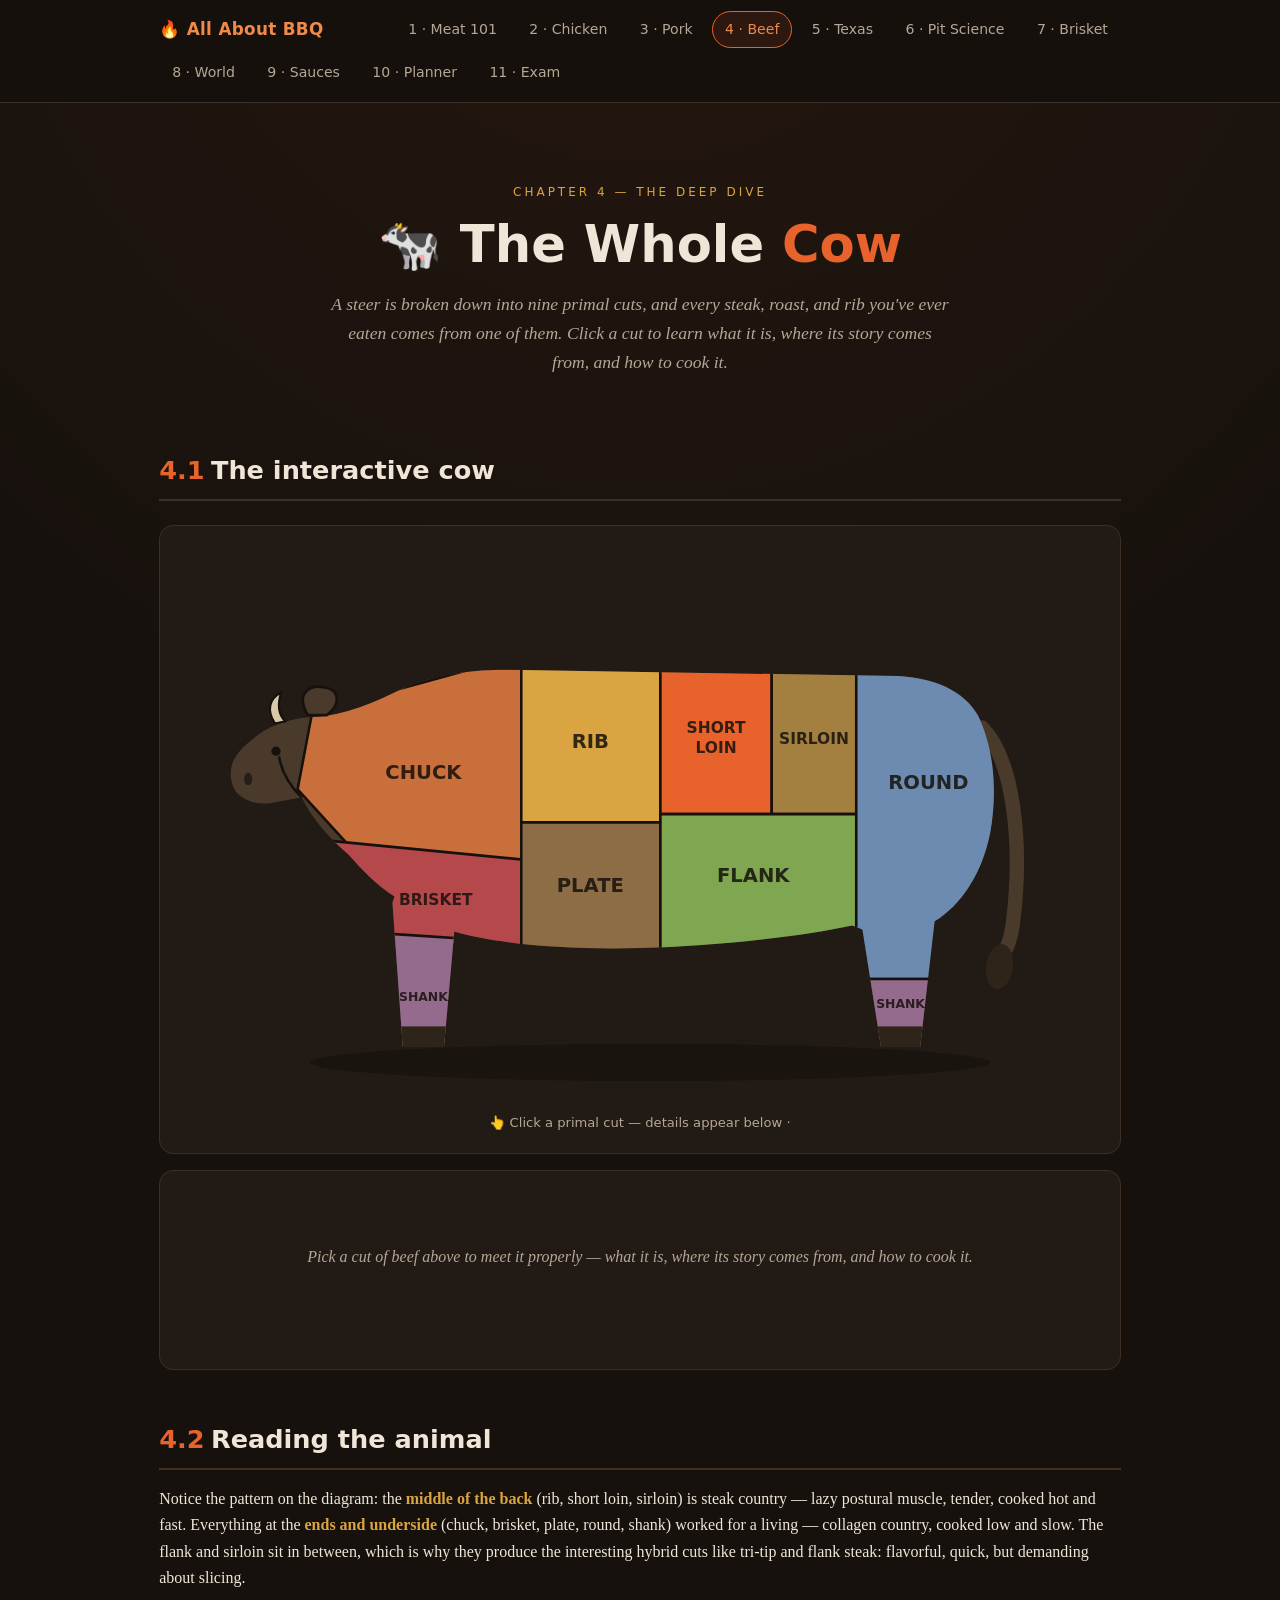
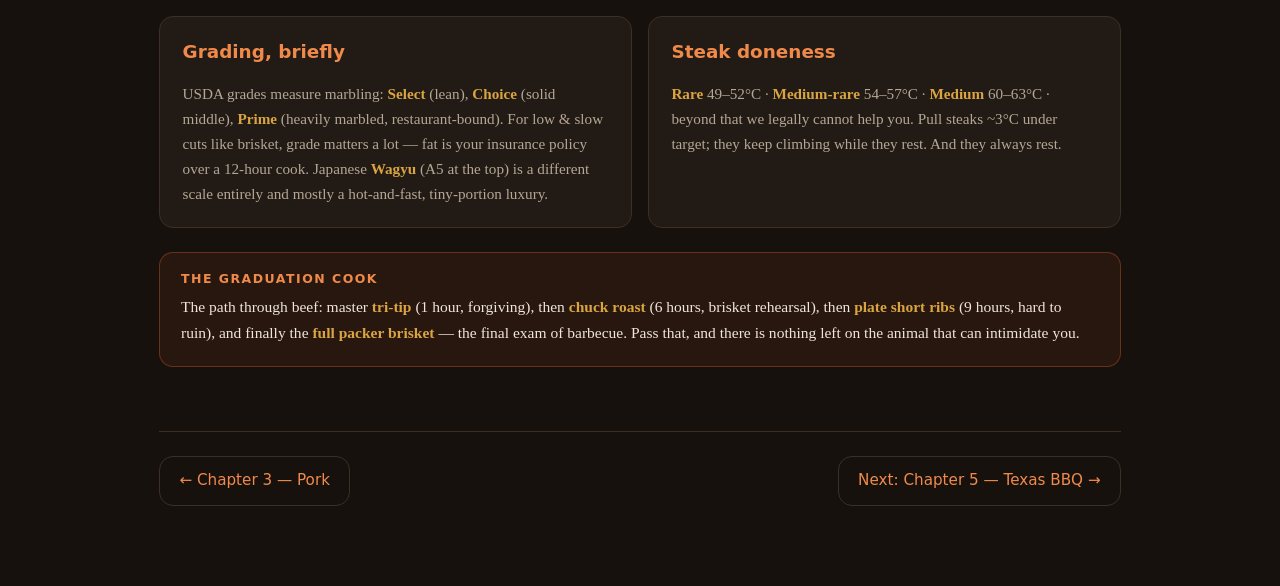
==== beef.html @ eec51fac "Initial commit" ====
<!DOCTYPE html>
<html lang="en">
<head>
<meta charset="UTF-8">
<meta name="viewport" content="width=device-width, initial-scale=1.0">
<title>All About BBQ — Chapter 4: Beef</title>
<link rel="stylesheet" href="css/style.css">
</head>
<body>

<nav class="nav"></nav>

<div class="wrap">

  <header class="hero">
    <div class="kicker">Chapter 4 — The Deep Dive</div>
    <h1>🐄 The Whole <span class="flame">Cow</span></h1>
    <p class="lede">A steer is broken down into nine primal cuts, and every steak, roast, and rib you've ever eaten comes from one of them. Click a cut to learn what it is, where its story comes from, and how to cook it.</p>
  </header>

  <h2><span class="num">4.1</span>The interactive cow</h2>

  <div class="cow-stage">
    <svg viewBox="0 0 900 545" xmlns="http://www.w3.org/2000/svg" role="img" aria-label="Interactive beef cuts diagram — a cow divided into nine primal cuts">
      <defs>
        <clipPath id="cowClip">
          <path d="M 58 208
                   C 50 220, 52 238, 62 246
                   C 70 253, 84 256, 98 252
                   L 122 248
                   C 134 272, 150 288, 168 304
                   C 182 320, 196 334, 212 344
                   L 210 350
                   L 220 490 L 260 490 L 270 378
                   C 310 390, 380 396, 450 394
                   C 520 392, 600 384, 656 372
                   L 666 376
                   L 684 490 L 722 490 L 736 368
                   C 762 352, 782 322, 790 282
                   C 797 244, 794 200, 778 168
                   C 764 144, 736 132, 700 130
                   L 320 124
                   C 278 124, 240 132, 212 146
                   C 180 162, 152 170, 128 170
                   C 106 172, 88 180, 76 190
                   C 68 196, 62 202, 58 208 Z"/>
        </clipPath>
      </defs>

      <!-- ground shadow -->
      <ellipse cx="460" cy="505" rx="330" ry="18" fill="#000" opacity="0.25"/>

      <!-- tail (behind body) -->
      <path d="M 782 180 C 812 210, 822 290, 812 370 C 810 386, 806 396, 800 402"
            fill="none" stroke="#4a3a2c" stroke-width="14" stroke-linecap="round"/>
      <ellipse cx="799" cy="412" rx="13" ry="22" fill="#2e2419" transform="rotate(8 799 412)"/>

      <!-- base cow silhouette (head, hooves, anything not covered by a region) -->
      <path class="cow-base" d="M 58 208
                   C 50 220, 52 238, 62 246
                   C 70 253, 84 256, 98 252
                   L 122 248
                   C 134 272, 150 288, 168 304
                   C 182 320, 196 334, 212 344
                   L 210 350
                   L 220 490 L 260 490 L 270 378
                   C 310 390, 380 396, 450 394
                   C 520 392, 600 384, 656 372
                   L 666 376
                   L 684 490 L 722 490 L 736 368
                   C 762 352, 782 322, 790 282
                   C 797 244, 794 200, 778 168
                   C 764 144, 736 132, 700 130
                   L 320 124
                   C 278 124, 240 132, 212 146
                   C 180 162, 152 170, 128 170
                   C 106 172, 88 180, 76 190
                   C 68 196, 62 202, 58 208 Z"/>

      <!-- clickable primal regions, clipped to the silhouette -->
      <g clip-path="url(#cowClip)">
        <polygon class="cut-region" data-cut="chuck"    points="132,166 335,110 335,308 180,308 118,240"/>
        <polygon class="cut-region" data-cut="brisket"  points="150,290 335,308 335,400 205,380 140,315"/>
        <polygon class="cut-region" data-cut="shank"    points="205,380 280,385 268,500 212,500"/>
        <polygon class="cut-region" data-cut="rib"      points="335,110 470,110 470,272 335,272"/>
        <polygon class="cut-region" data-cut="plate"    points="335,272 470,272 470,405 335,400"/>
        <polygon class="cut-region" data-cut="shortloin" points="470,110 578,110 578,264 470,264"/>
        <polygon class="cut-region" data-cut="sirloin"  points="578,110 660,110 660,264 578,264"/>
        <polygon class="cut-region" data-cut="flank"    points="470,264 660,264 660,392 470,405"/>
        <polygon class="cut-region" data-cut="round"    points="660,110 810,110 810,424 660,424"/>
        <polygon class="cut-region" data-cut="shank"    points="660,424 810,424 810,500 660,500"/>
      </g>

      <!-- head & face details -->
      <circle cx="97" cy="203" r="4.5" fill="#16110d"/>
      <ellipse cx="70" cy="230" rx="4" ry="6" fill="#16110d" opacity="0.7"/>
      <path class="cow-detail" d="M 122 248 C 110 236, 102 222, 100 208"/>
      <!-- ear -->
      <path d="M 128 168 C 116 148, 128 136, 148 142 C 160 146, 158 160, 146 168 Z" fill="#4a3a2c" stroke="#16110d" stroke-width="2.5"/>
      <!-- horn -->
      <path d="M 96 176 C 88 164, 90 152, 102 146 C 98 158, 100 168, 106 174 Z" fill="#d8c9a8" stroke="#16110d" stroke-width="2"/>

      <!-- hooves -->
      <g clip-path="url(#cowClip)">
        <rect x="205" y="470" width="70" height="30" fill="#2e2419"/>
        <rect x="675" y="470" width="60" height="30" fill="#2e2419"/>
      </g>

      <!-- labels -->
      <text class="cut-label" x="240" y="230">CHUCK</text>
      <text class="cut-label sm" x="252" y="352">BRISKET</text>
      <text class="cut-label xs" x="240" y="445">SHANK</text>
      <text class="cut-label" x="402" y="200">RIB</text>
      <text class="cut-label" x="402" y="340">PLATE</text>
      <text class="cut-label sm" x="524" y="185">SHORT</text>
      <text class="cut-label sm" x="524" y="205">LOIN</text>
      <text class="cut-label sm" x="619" y="196">SIRLOIN</text>
      <text class="cut-label" x="560" y="330">FLANK</text>
      <text class="cut-label" x="730" y="240">ROUND</text>
      <text class="cut-label xs" x="703" y="452">SHANK</text>
    </svg>
    <div class="cow-hint">👆 Click a primal cut — details appear below · <span id="hoverName" style="color:var(--ember-soft);font-weight:600;"></span></div>
  </div>

  <div class="cut-panel" id="cutPanel">
    <div class="placeholder">Pick a cut of beef above to meet it properly — what it is, where its story comes from, and how to cook it.</div>
  </div>

  <h2><span class="num">4.2</span>Reading the animal</h2>
  <p>Notice the pattern on the diagram: the <strong>middle of the back</strong> (rib, short loin, sirloin) is steak country — lazy postural muscle, tender, cooked hot and fast. Everything at the <strong>ends and underside</strong> (chuck, brisket, plate, round, shank) worked for a living — collagen country, cooked low and slow. The flank and sirloin sit in between, which is why they produce the interesting hybrid cuts like tri-tip and flank steak: flavorful, quick, but demanding about slicing.</p>

  <div class="grid cols-2">
    <div class="card">
      <h3>Grading, briefly</h3>
      <p>USDA grades measure marbling: <strong>Select</strong> (lean), <strong>Choice</strong> (solid middle), <strong>Prime</strong> (heavily marbled, restaurant-bound). For low &amp; slow cuts like brisket, grade matters a lot — fat is your insurance policy over a 12-hour cook. Japanese <strong>Wagyu</strong> (A5 at the top) is a different scale entirely and mostly a hot-and-fast, tiny-portion luxury.</p>
    </div>
    <div class="card">
      <h3>Steak doneness</h3>
      <p><strong>Rare</strong> 49–52°C · <strong>Medium-rare</strong> 54–57°C · <strong>Medium</strong> 60–63°C · beyond that we legally cannot help you. Pull steaks ~3°C under target; they keep climbing while they rest. And they always rest.</p>
    </div>
  </div>

  <div class="callout">
    <span class="label">The graduation cook</span>
    <p>The path through beef: master <strong>tri-tip</strong> (1 hour, forgiving), then <strong>chuck roast</strong> (6 hours, brisket rehearsal), then <strong>plate short ribs</strong> (9 hours, hard to ruin), and finally the <strong>full packer brisket</strong> — the final exam of barbecue. Pass that, and there is nothing left on the animal that can intimidate you.</p>
  </div>

  <div class="chapter-nav"></div>

</div>

<script src="js/beef-data.js"></script>
<script src="js/cow.js"></script>
<script src="js/nav.js"></script>
</body>
</html>
---- css/style.css ----
/* ============ All About BBQ — shared styles ============ */
:root {
  --bg: #16110d;
  --bg-card: #221a14;
  --bg-card-2: #2b2119;
  --line: #3d2f24;
  --text: #f0e6d8;
  --text-dim: #b5a795;
  --ember: #e8632c;
  --ember-soft: #f08a4b;
  --gold: #d9a441;
  --green: #7fa650;
  --radius: 14px;
  --maxw: 1000px;
}

* { margin: 0; padding: 0; box-sizing: border-box; }

html { scroll-behavior: smooth; }

body {
  background: var(--bg);
  background-image: radial-gradient(ellipse 80% 50% at 50% -10%, rgba(232, 99, 44, 0.08), transparent);
  color: var(--text);
  font-family: Georgia, 'Times New Roman', serif;
  line-height: 1.65;
  min-height: 100vh;
}

h1, h2, h3, h4, .nav, .badge, .btn, .chip {
  font-family: 'Segoe UI', system-ui, -apple-system, sans-serif;
}

/* ---------- nav ---------- */
.nav {
  position: sticky;
  top: 0;
  z-index: 50;
  background: rgba(22, 17, 13, 0.92);
  backdrop-filter: blur(8px);
  border-bottom: 1px solid var(--line);
}
.nav-inner {
  max-width: var(--maxw);
  margin: 0 auto;
  padding: 0.7rem 1.2rem;
  display: flex;
  align-items: center;
  gap: 0.4rem;
  flex-wrap: wrap;
}
.nav-brand {
  font-weight: 700;
  font-size: 1.05rem;
  color: var(--ember-soft);
  text-decoration: none;
  margin-right: auto;
  letter-spacing: 0.02em;
}
.nav a.chapter {
  color: var(--text-dim);
  text-decoration: none;
  font-size: 0.88rem;
  padding: 0.35rem 0.75rem;
  border-radius: 999px;
  border: 1px solid transparent;
  transition: all 0.15s;
}
.nav a.chapter:hover { color: var(--text); border-color: var(--line); }
.nav a.chapter.active {
  color: var(--ember-soft);
  border-color: var(--ember);
  background: rgba(232, 99, 44, 0.1);
}

/* ---------- layout ---------- */
.wrap {
  max-width: var(--maxw);
  margin: 0 auto;
  padding: 2.5rem 1.2rem 5rem;
}

.hero { text-align: center; padding: 2.5rem 0 1.5rem; }
.hero .kicker {
  font-family: 'Segoe UI', system-ui, sans-serif;
  text-transform: uppercase;
  letter-spacing: 0.25em;
  font-size: 0.75rem;
  color: var(--gold);
  margin-bottom: 0.8rem;
}
.hero h1 {
  font-size: clamp(2rem, 5vw, 3.2rem);
  line-height: 1.15;
  margin-bottom: 1rem;
}
.hero h1 .flame { color: var(--ember); }
.hero p.lede {
  max-width: 620px;
  margin: 0 auto;
  color: var(--text-dim);
  font-size: 1.1rem;
  font-style: italic;
}

h2 {
  font-size: 1.6rem;
  margin: 3rem 0 1rem;
  padding-bottom: 0.5rem;
  border-bottom: 2px solid var(--line);
}
h2 .num { color: var(--ember); margin-right: 0.4rem; }
h3 { font-size: 1.15rem; margin: 1.8rem 0 0.6rem; color: var(--ember-soft); }
p { margin: 0.8rem 0; }
p.dim { color: var(--text-dim); }
strong { color: var(--gold); }
em { color: var(--text); }

ul.clean { list-style: none; margin: 1rem 0; }
ul.clean li {
  padding: 0.45rem 0 0.45rem 1.6rem;
  position: relative;
}
ul.clean li::before {
  content: '🔥';
  position: absolute;
  left: 0;
  font-size: 0.8rem;
  top: 0.62rem;
}

/* ---------- cards & grids ---------- */
.grid {
  display: grid;
  gap: 1rem;
  margin: 1.5rem 0;
}
.grid.cols-3 { grid-template-columns: repeat(auto-fit, minmax(240px, 1fr)); }
.grid.cols-2 { grid-template-columns: repeat(auto-fit, minmax(300px, 1fr)); }

.card {
  background: var(--bg-card);
  border: 1px solid var(--line);
  border-radius: var(--radius);
  padding: 1.3rem 1.4rem;
}
.card h3 { margin-top: 0; }
.card .icon { font-size: 1.8rem; display: block; margin-bottom: 0.5rem; }
.card p { font-size: 0.95rem; color: var(--text-dim); }
.card p:last-child { margin-bottom: 0; }

.card.link-card { text-decoration: none; color: inherit; display: block; transition: all 0.15s; }
.card.link-card:hover { border-color: var(--ember); transform: translateY(-2px); }

.callout {
  background: rgba(232, 99, 44, 0.08);
  border: 1px solid rgba(232, 99, 44, 0.35);
  border-radius: var(--radius);
  padding: 1rem 1.3rem;
  margin: 1.5rem 0;
}
.callout .label {
  font-family: 'Segoe UI', system-ui, sans-serif;
  font-weight: 700;
  font-size: 0.78rem;
  text-transform: uppercase;
  letter-spacing: 0.12em;
  color: var(--ember-soft);
  display: block;
  margin-bottom: 0.3rem;
}
.callout p { margin: 0.3rem 0; font-size: 0.97rem; }

/* ---------- tables ---------- */
table {
  width: 100%;
  border-collapse: collapse;
  margin: 1.2rem 0;
  font-size: 0.93rem;
  font-family: 'Segoe UI', system-ui, sans-serif;
}
th {
  text-align: left;
  color: var(--gold);
  font-size: 0.78rem;
  text-transform: uppercase;
  letter-spacing: 0.08em;
  padding: 0.6rem 0.8rem;
  border-bottom: 2px solid var(--line);
}
td {
  padding: 0.6rem 0.8rem;
  border-bottom: 1px solid var(--line);
  color: var(--text-dim);
}
td:first-child { color: var(--text); font-weight: 600; }
.table-scroll { overflow-x: auto; }

/* ---------- badges / chips ---------- */
.badge {
  display: inline-block;
  font-size: 0.72rem;
  font-weight: 700;
  text-transform: uppercase;
  letter-spacing: 0.08em;
  padding: 0.22rem 0.65rem;
  border-radius: 999px;
  margin-right: 0.4rem;
}
.badge.slow { background: rgba(232, 99, 44, 0.18); color: var(--ember-soft); border: 1px solid rgba(232, 99, 44, 0.4); }
.badge.fast { background: rgba(217, 164, 65, 0.15); color: var(--gold); border: 1px solid rgba(217, 164, 65, 0.4); }
.badge.both { background: rgba(127, 166, 80, 0.15); color: var(--green); border: 1px solid rgba(127, 166, 80, 0.4); }

/* ---------- chapter footer nav ---------- */
.chapter-nav {
  display: flex;
  justify-content: space-between;
  gap: 1rem;
  margin-top: 4rem;
  padding-top: 1.5rem;
  border-top: 1px solid var(--line);
}
.chapter-nav a {
  font-family: 'Segoe UI', system-ui, sans-serif;
  color: var(--ember-soft);
  text-decoration: none;
  font-size: 0.95rem;
  padding: 0.7rem 1.2rem;
  border: 1px solid var(--line);
  border-radius: var(--radius);
  transition: all 0.15s;
}
.chapter-nav a:hover { border-color: var(--ember); background: rgba(232, 99, 44, 0.08); }
.chapter-nav .spacer { flex: 1; }

/* ============ interactive cow ============ */
.cow-stage {
  background: var(--bg-card);
  border: 1px solid var(--line);
  border-radius: var(--radius);
  padding: 1rem 1rem 0.4rem;
  margin: 1.5rem 0 1rem;
}
.cow-stage svg { width: 100%; height: auto; display: block; }
.cow-hint {
  text-align: center;
  font-family: 'Segoe UI', system-ui, sans-serif;
  font-size: 0.82rem;
  color: var(--text-dim);
  padding: 0.5rem 0 0.8rem;
}

.cut-region {
  cursor: pointer;
  transition: fill 0.15s, opacity 0.15s;
  stroke: #16110d;
  stroke-width: 2.5;
}
.cut-region:hover { filter: brightness(1.25); }
.cut-region.selected {
  filter: brightness(1.35);
  stroke: #f0e6d8;
  stroke-width: 3;
}
.cut-label {
  font-family: 'Segoe UI', system-ui, sans-serif;
  font-weight: 700;
  font-size: 19px;
  fill: #16110d;
  pointer-events: none;
  text-anchor: middle;
  opacity: 0.85;
}
.cut-label.sm { font-size: 15px; }
.cut-label.xs { font-size: 12px; }
.cow-base { fill: #4a3a2c; }
.cow-detail { fill: none; stroke: #16110d; stroke-width: 2.5; }

/* ---------- cut info panel ---------- */
.cut-panel {
  background: var(--bg-card);
  border: 1px solid var(--line);
  border-radius: var(--radius);
  padding: 1.6rem 1.8rem;
  margin-bottom: 1.5rem;
  min-height: 200px;
}
.cut-panel .placeholder {
  text-align: center;
  color: var(--text-dim);
  padding: 3rem 1rem;
  font-style: italic;
}
.cut-panel-head {
  display: flex;
  align-items: baseline;
  gap: 0.8rem;
  flex-wrap: wrap;
  margin-bottom: 0.2rem;
}
.cut-panel-head h3 {
  margin: 0;
  font-size: 1.6rem;
  color: var(--text);
}
.cut-panel .aka {
  font-family: 'Segoe UI', system-ui, sans-serif;
  color: var(--text-dim);
  font-size: 0.88rem;
  font-style: italic;
}
.cut-section { margin-top: 1.3rem; }
.cut-section .label {
  font-family: 'Segoe UI', system-ui, sans-serif;
  font-weight: 700;
  font-size: 0.75rem;
  text-transform: uppercase;
  letter-spacing: 0.14em;
  color: var(--gold);
  display: block;
  margin-bottom: 0.35rem;
}
.cut-section p { margin: 0.35rem 0; font-size: 0.98rem; }

.star-cuts { display: grid; gap: 0.7rem; grid-template-columns: repeat(auto-fit, minmax(280px, 1fr)); margin-top: 0.6rem; }
.star-cut {
  background: var(--bg-card-2);
  border: 1px solid var(--line);
  border-radius: 10px;
  padding: 0.8rem 1rem;
  font-size: 0.92rem;
}
.star-cut .name { font-weight: 700; color: var(--ember-soft); font-family: 'Segoe UI', system-ui, sans-serif; }
.star-cut p { margin: 0.3rem 0 0; color: var(--text-dim); font-size: 0.9rem; }

.method-row { display: flex; gap: 0.6rem; flex-wrap: wrap; align-items: center; margin-top: 0.4rem; }

/* ============ timeline (brisket masterclass) ============ */
.timeline {
  margin: 2rem 0;
  padding-left: 1.6rem;
  border-left: 3px solid var(--line);
}
.t-step {
  position: relative;
  padding: 0 0 2rem 1.2rem;
}
.t-step::before {
  content: '';
  position: absolute;
  left: -2.28rem;
  top: 0.35rem;
  width: 15px;
  height: 15px;
  border-radius: 50%;
  background: var(--ember);
  border: 3px solid var(--bg);
  box-shadow: 0 0 0 2px var(--ember);
}
.t-step.milestone::before { background: var(--gold); box-shadow: 0 0 0 2px var(--gold); }
.t-time {
  font-family: 'Segoe UI', system-ui, sans-serif;
  font-weight: 700;
  font-size: 0.78rem;
  text-transform: uppercase;
  letter-spacing: 0.12em;
  color: var(--ember-soft);
  display: block;
  margin-bottom: 0.2rem;
}
.t-step h3 { margin: 0 0 0.4rem; color: var(--text); }
.t-step p { margin: 0.4rem 0; font-size: 0.97rem; color: var(--text-dim); }
.t-step p strong { color: var(--gold); }

/* ============ exam & certificate ============ */
.q-card {
  background: var(--bg-card);
  border: 1px solid var(--line);
  border-radius: var(--radius);
  padding: 1.2rem 1.4rem;
  margin: 1rem 0;
}
.q-card .q-num {
  font-family: 'Segoe UI', system-ui, sans-serif;
  font-weight: 700;
  font-size: 0.75rem;
  color: var(--gold);
  text-transform: uppercase;
  letter-spacing: 0.12em;
}
.q-card .q-text { font-size: 1.05rem; margin: 0.3rem 0 0.8rem; color: var(--text); }
.q-options { display: grid; gap: 0.45rem; }
.q-options label {
  display: flex;
  gap: 0.7rem;
  align-items: baseline;
  background: var(--bg-card-2);
  border: 1px solid var(--line);
  border-radius: 10px;
  padding: 0.6rem 0.9rem;
  cursor: pointer;
  font-size: 0.95rem;
  font-family: 'Segoe UI', system-ui, sans-serif;
  color: var(--text-dim);
  transition: border-color 0.15s;
}
.q-options label:hover { border-color: var(--ember); color: var(--text); }
.q-options input { accent-color: var(--ember); }
.q-card.correct { border-color: var(--green); }
.q-card.wrong { border-color: #c0504e; }
.q-card .verdict {
  font-family: 'Segoe UI', system-ui, sans-serif;
  font-size: 0.88rem;
  margin-top: 0.7rem;
  display: none;
}
.q-card.correct .verdict.ok { display: block; color: var(--green); }
.q-card.wrong .verdict.no { display: block; color: #e08a88; }

.btn {
  display: inline-block;
  background: var(--ember);
  color: #fff;
  border: none;
  border-radius: 10px;
  font-size: 1rem;
  font-weight: 700;
  padding: 0.8rem 1.8rem;
  cursor: pointer;
  transition: filter 0.15s;
}
.btn:hover { filter: brightness(1.15); }
.btn.ghost { background: transparent; border: 1px solid var(--line); color: var(--text-dim); }

.exam-result {
  text-align: center;
  padding: 1.6rem;
  border-radius: var(--radius);
  margin: 1.5rem 0;
  font-family: 'Segoe UI', system-ui, sans-serif;
  display: none;
}
.exam-result.pass { display: block; background: rgba(127,166,80,0.12); border: 1px solid var(--green); }
.exam-result.fail { display: block; background: rgba(192,80,78,0.1); border: 1px solid #c0504e; }
.exam-result .score { font-size: 2.2rem; font-weight: 800; }

.cert-claim { display: none; text-align: center; margin: 1.5rem 0; }
.cert-claim.show { display: block; }
.cert-claim input {
  background: var(--bg-card-2);
  border: 1px solid var(--line);
  border-radius: 10px;
  color: var(--text);
  font-size: 1.05rem;
  padding: 0.75rem 1rem;
  width: min(340px, 90%);
  margin-right: 0.6rem;
  font-family: Georgia, serif;
}

.certificate {
  display: none;
  background: #f7efdd;
  color: #2b2119;
  border: 3px solid #b5484a;
  outline: 10px solid #f7efdd;
  outline-offset: -14px;
  box-shadow: inset 0 0 0 16px #f7efdd, inset 0 0 0 18px #d9a441;
  border-radius: 6px;
  padding: 3rem 2.5rem;
  text-align: center;
  margin: 2rem 0;
  font-family: Georgia, serif;
}
.certificate.show { display: block; }
.certificate .c-head {
  text-transform: uppercase;
  letter-spacing: 0.35em;
  font-size: 0.8rem;
  color: #b5484a;
  font-weight: 700;
}
.certificate h3 {
  font-size: 2.1rem;
  margin: 0.8rem 0;
  color: #2b2119;
  font-family: Georgia, serif;
}
.certificate .c-name {
  font-size: 1.9rem;
  font-style: italic;
  color: #8a4a1f;
  border-bottom: 2px solid #d9a441;
  display: inline-block;
  padding: 0 2rem 0.3rem;
  margin: 0.8rem 0;
}
.certificate .c-body { font-size: 0.98rem; max-width: 520px; margin: 0.5rem auto; color: #4a3a2c; }
.certificate .c-seal { font-size: 3rem; margin-top: 1rem; }
.certificate .c-foot {
  display: flex;
  justify-content: space-between;
  max-width: 480px;
  margin: 1.8rem auto 0;
  font-size: 0.85rem;
  color: #6b5843;
}
.certificate .c-foot .sig { border-top: 1px solid #6b5843; padding-top: 0.3rem; }

@media print {
  body * { visibility: hidden; }
  .certificate, .certificate * { visibility: visible; }
  .certificate {
    position: absolute;
    left: 0; top: 0;
    width: 100%;
    margin: 0;
    -webkit-print-color-adjust: exact;
    print-color-adjust: exact;
  }
}

@media (max-width: 640px) {
  .cut-label { font-size: 24px; }
  .cut-label.sm { font-size: 18px; }
  .cut-label.xs { display: none; }
  .hero { padding-top: 1rem; }
}
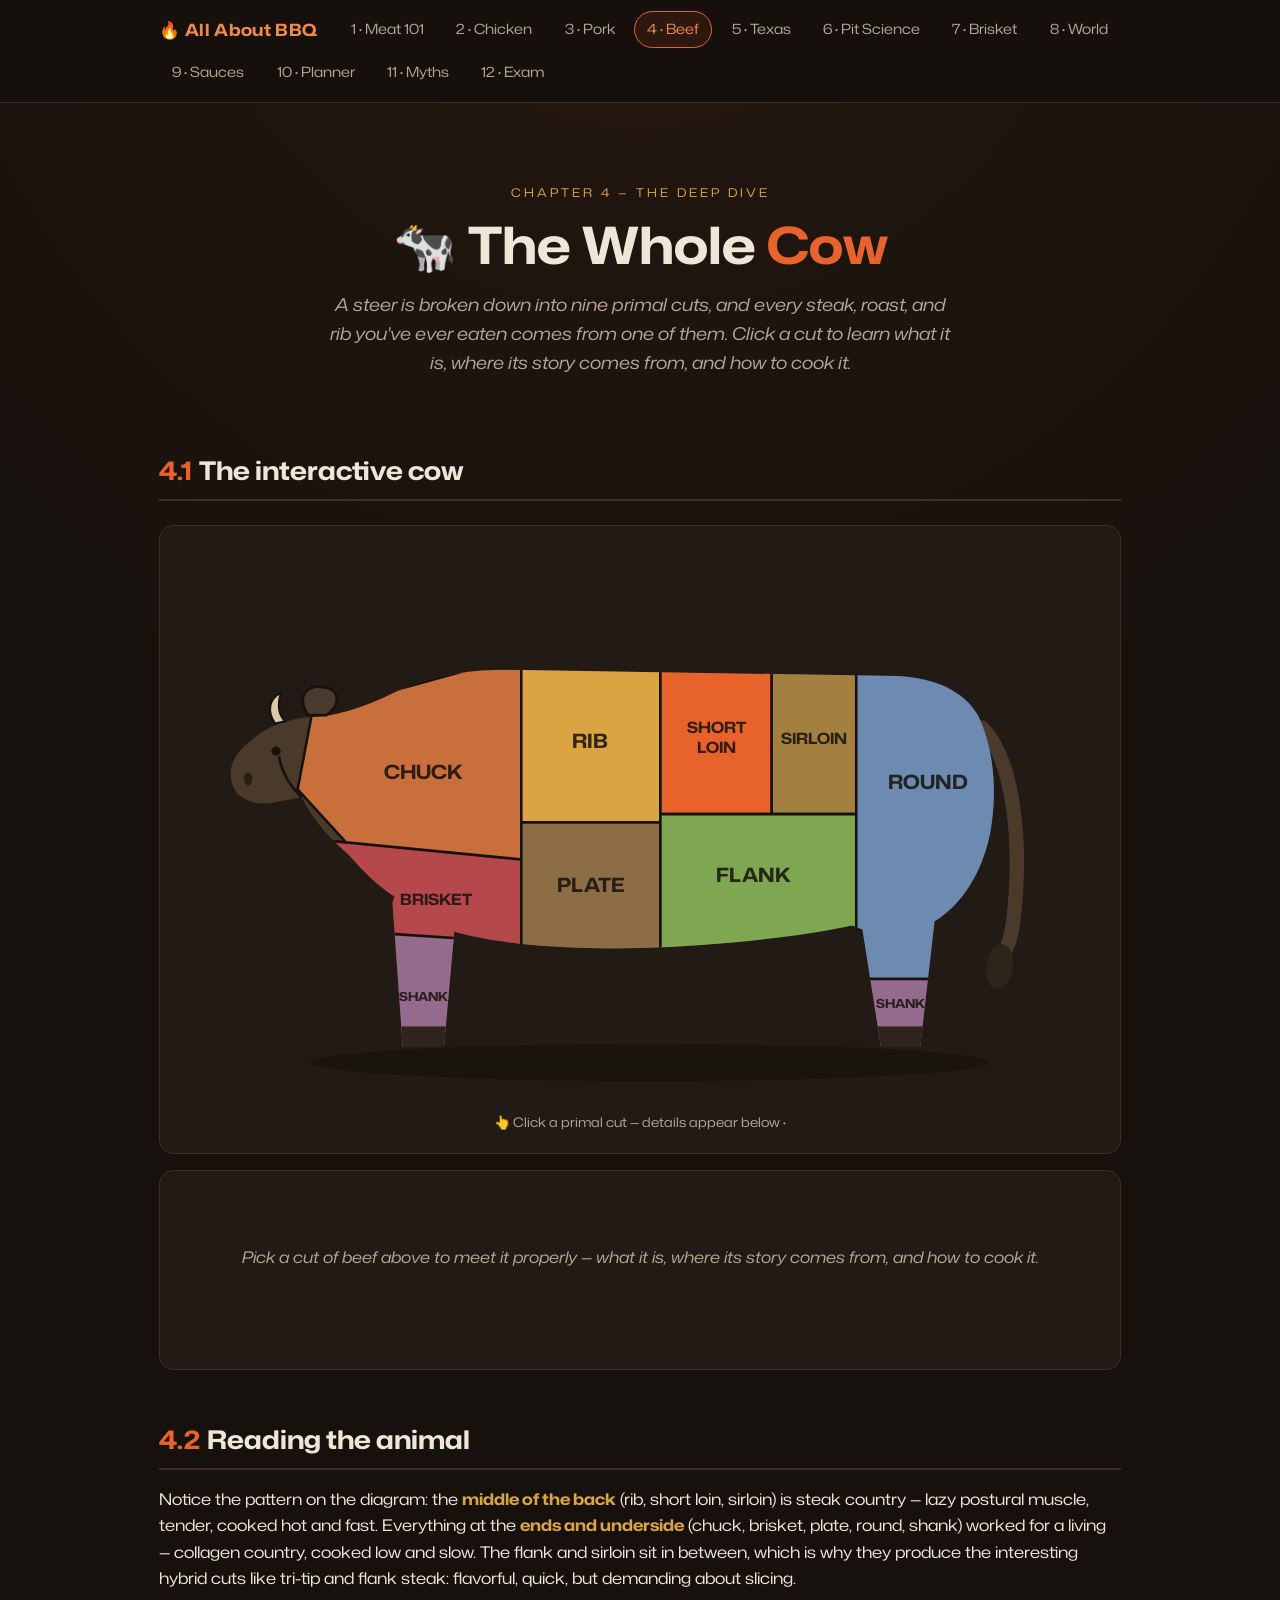
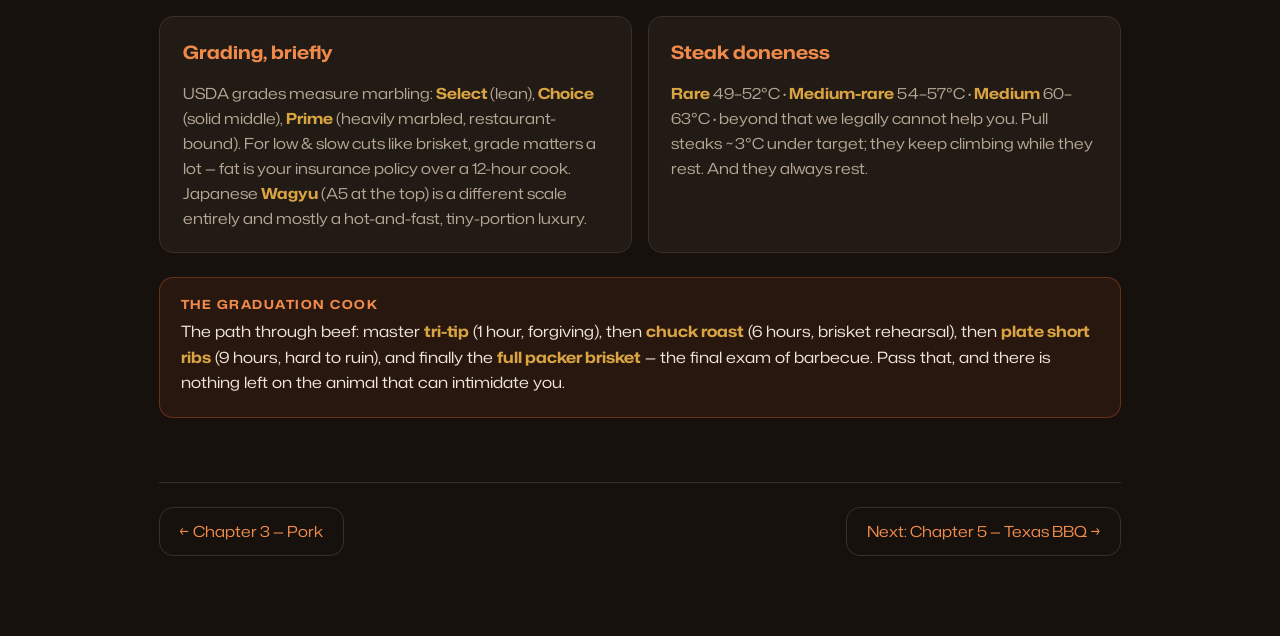
==== commit 6d1e834b: "New Font" ====
--- a/beef.html
+++ b/beef.html
@@ -4,6 +4,9 @@
 <meta charset="UTF-8">
 <meta name="viewport" content="width=device-width, initial-scale=1.0">
 <title>All About BBQ — Chapter 4: Beef</title>
+<link rel="preconnect" href="https://fonts.googleapis.com">
+<link rel="preconnect" href="https://fonts.gstatic.com" crossorigin>
+<link href="https://fonts.googleapis.com/css2?family=Mona+Sans:ital,wdth,wght@0,75..125,200..900;1,75..125,200..900&display=swap" rel="stylesheet">
 <link rel="stylesheet" href="css/style.css">
 </head>
 <body>
--- a/css/style.css
+++ b/css/style.css
@@ -22,13 +22,14 @@
   background: var(--bg);
   background-image: radial-gradient(ellipse 80% 50% at 50% -10%, rgba(232, 99, 44, 0.08), transparent);
   color: var(--text);
-  font-family: Georgia, 'Times New Roman', serif;
+  font-family: 'Mona Sans', 'Segoe UI', system-ui, sans-serif;
+  font-stretch: 120%;
   line-height: 1.65;
   min-height: 100vh;
 }
 
 h1, h2, h3, h4, .nav, .badge, .btn, .chip {
-  font-family: 'Segoe UI', system-ui, -apple-system, sans-serif;
+  font-family: 'Mona Sans', 'Segoe UI', system-ui, sans-serif;
 }
 
 /* ---------- nav ---------- */
@@ -82,7 +83,7 @@
 
 .hero { text-align: center; padding: 2.5rem 0 1.5rem; }
 .hero .kicker {
-  font-family: 'Segoe UI', system-ui, sans-serif;
+  font-family: 'Mona Sans', 'Segoe UI', system-ui, sans-serif;
   text-transform: uppercase;
   letter-spacing: 0.25em;
   font-size: 0.75rem;
@@ -160,7 +161,7 @@
   margin: 1.5rem 0;
 }
 .callout .label {
-  font-family: 'Segoe UI', system-ui, sans-serif;
+  font-family: 'Mona Sans', 'Segoe UI', system-ui, sans-serif;
   font-weight: 700;
   font-size: 0.78rem;
   text-transform: uppercase;
@@ -177,7 +178,7 @@
   border-collapse: collapse;
   margin: 1.2rem 0;
   font-size: 0.93rem;
-  font-family: 'Segoe UI', system-ui, sans-serif;
+  font-family: 'Mona Sans', 'Segoe UI', system-ui, sans-serif;
 }
 th {
   text-align: left;
@@ -221,7 +222,7 @@
   border-top: 1px solid var(--line);
 }
 .chapter-nav a {
-  font-family: 'Segoe UI', system-ui, sans-serif;
+  font-family: 'Mona Sans', 'Segoe UI', system-ui, sans-serif;
   color: var(--ember-soft);
   text-decoration: none;
   font-size: 0.95rem;
@@ -244,7 +245,7 @@
 .cow-stage svg { width: 100%; height: auto; display: block; }
 .cow-hint {
   text-align: center;
-  font-family: 'Segoe UI', system-ui, sans-serif;
+  font-family: 'Mona Sans', 'Segoe UI', system-ui, sans-serif;
   font-size: 0.82rem;
   color: var(--text-dim);
   padding: 0.5rem 0 0.8rem;
@@ -263,7 +264,7 @@
   stroke-width: 3;
 }
 .cut-label {
-  font-family: 'Segoe UI', system-ui, sans-serif;
+  font-family: 'Mona Sans', 'Segoe UI', system-ui, sans-serif;
   font-weight: 700;
   font-size: 19px;
   fill: #16110d;
@@ -304,14 +305,14 @@
   color: var(--text);
 }
 .cut-panel .aka {
-  font-family: 'Segoe UI', system-ui, sans-serif;
+  font-family: 'Mona Sans', 'Segoe UI', system-ui, sans-serif;
   color: var(--text-dim);
   font-size: 0.88rem;
   font-style: italic;
 }
 .cut-section { margin-top: 1.3rem; }
 .cut-section .label {
-  font-family: 'Segoe UI', system-ui, sans-serif;
+  font-family: 'Mona Sans', 'Segoe UI', system-ui, sans-serif;
   font-weight: 700;
   font-size: 0.75rem;
   text-transform: uppercase;
@@ -330,7 +331,7 @@
   padding: 0.8rem 1rem;
   font-size: 0.92rem;
 }
-.star-cut .name { font-weight: 700; color: var(--ember-soft); font-family: 'Segoe UI', system-ui, sans-serif; }
+.star-cut .name { font-weight: 700; color: var(--ember-soft); font-family: 'Mona Sans', 'Segoe UI', system-ui, sans-serif; }
 .star-cut p { margin: 0.3rem 0 0; color: var(--text-dim); font-size: 0.9rem; }
 
 .method-row { display: flex; gap: 0.6rem; flex-wrap: wrap; align-items: center; margin-top: 0.4rem; }
@@ -359,7 +360,7 @@
 }
 .t-step.milestone::before { background: var(--gold); box-shadow: 0 0 0 2px var(--gold); }
 .t-time {
-  font-family: 'Segoe UI', system-ui, sans-serif;
+  font-family: 'Mona Sans', 'Segoe UI', system-ui, sans-serif;
   font-weight: 700;
   font-size: 0.78rem;
   text-transform: uppercase;
@@ -372,6 +373,84 @@
 .t-step p { margin: 0.4rem 0; font-size: 0.97rem; color: var(--text-dim); }
 .t-step p strong { color: var(--gold); }
 
+/* ============ cook planner ============ */
+.planner-controls {
+  display: grid;
+  grid-template-columns: repeat(auto-fit, minmax(200px, 1fr));
+  gap: 1rem;
+  margin: 1.5rem 0 1rem;
+}
+.planner-controls .control { display: flex; flex-direction: column; gap: 0.35rem; }
+.planner-controls label {
+  font-family: 'Mona Sans', 'Segoe UI', system-ui, sans-serif;
+  font-weight: 700;
+  font-size: 0.75rem;
+  text-transform: uppercase;
+  letter-spacing: 0.12em;
+  color: var(--gold);
+}
+.planner-controls select,
+.planner-controls input {
+  background: var(--bg-card-2);
+  border: 1px solid var(--line);
+  border-radius: 10px;
+  color: var(--text);
+  font-size: 0.98rem;
+  padding: 0.65rem 0.8rem;
+  font-family: 'Mona Sans', 'Segoe UI', system-ui, sans-serif;
+}
+.planner-controls select:focus,
+.planner-controls input:focus { outline: none; border-color: var(--ember); }
+.planner-controls input[type="datetime-local"] { color-scheme: dark; }
+
+.plan-summary { margin: 0.5rem 0 1rem; display: flex; gap: 0.5rem; flex-wrap: wrap; }
+.plan-summary .badge { font-size: 0.82rem; padding: 0.4rem 0.9rem; }
+
+/* ============ myths ============ */
+.myth-card {
+  background: var(--bg-card);
+  border: 1px solid var(--line);
+  border-left: 4px solid #c0504e;
+  border-radius: var(--radius);
+  padding: 1.3rem 1.5rem;
+  margin: 1.2rem 0;
+}
+.myth-head {
+  display: flex;
+  gap: 0.8rem;
+  align-items: baseline;
+  flex-wrap: wrap;
+  margin-bottom: 0.6rem;
+}
+.chip {
+  display: inline-block;
+  font-family: 'Mona Sans', 'Segoe UI', system-ui, sans-serif;
+  font-size: 0.72rem;
+  font-weight: 700;
+  text-transform: uppercase;
+  letter-spacing: 0.1em;
+  padding: 0.25rem 0.7rem;
+  border-radius: 999px;
+  white-space: nowrap;
+}
+.myth-chip { background: rgba(192, 80, 78, 0.18); color: #e08a88; border: 1px solid rgba(192, 80, 78, 0.5); }
+.chip.busted { background: rgba(127, 166, 80, 0.14); color: var(--green); border: 1px solid rgba(127, 166, 80, 0.4); margin-top: 0.8rem; }
+.myth-quote {
+  font-style: italic;
+  font-size: 1.08rem;
+  color: var(--text);
+}
+.myth-card p { margin: 0.4rem 0 0; font-size: 0.97rem; color: var(--text-dim); }
+.myth-card .label {
+  font-family: 'Mona Sans', 'Segoe UI', system-ui, sans-serif;
+  font-weight: 700;
+  font-size: 0.72rem;
+  text-transform: uppercase;
+  letter-spacing: 0.12em;
+  color: var(--gold);
+  margin-right: 0.5rem;
+}
+
 /* ============ exam & certificate ============ */
 .q-card {
   background: var(--bg-card);
@@ -381,7 +460,7 @@
   margin: 1rem 0;
 }
 .q-card .q-num {
-  font-family: 'Segoe UI', system-ui, sans-serif;
+  font-family: 'Mona Sans', 'Segoe UI', system-ui, sans-serif;
   font-weight: 700;
   font-size: 0.75rem;
   color: var(--gold);
@@ -400,7 +479,7 @@
   padding: 0.6rem 0.9rem;
   cursor: pointer;
   font-size: 0.95rem;
-  font-family: 'Segoe UI', system-ui, sans-serif;
+  font-family: 'Mona Sans', 'Segoe UI', system-ui, sans-serif;
   color: var(--text-dim);
   transition: border-color 0.15s;
 }
@@ -409,7 +488,7 @@
 .q-card.correct { border-color: var(--green); }
 .q-card.wrong { border-color: #c0504e; }
 .q-card .verdict {
-  font-family: 'Segoe UI', system-ui, sans-serif;
+  font-family: 'Mona Sans', 'Segoe UI', system-ui, sans-serif;
   font-size: 0.88rem;
   margin-top: 0.7rem;
   display: none;
@@ -437,7 +516,7 @@
   padding: 1.6rem;
   border-radius: var(--radius);
   margin: 1.5rem 0;
-  font-family: 'Segoe UI', system-ui, sans-serif;
+  font-family: 'Mona Sans', 'Segoe UI', system-ui, sans-serif;
   display: none;
 }
 .exam-result.pass { display: block; background: rgba(127,166,80,0.12); border: 1px solid var(--green); }
@@ -455,7 +534,7 @@
   padding: 0.75rem 1rem;
   width: min(340px, 90%);
   margin-right: 0.6rem;
-  font-family: Georgia, serif;
+  font-family: 'Mona Sans', 'Segoe UI', system-ui, sans-serif;
 }
 
 .certificate {
@@ -470,7 +549,7 @@
   padding: 3rem 2.5rem;
   text-align: center;
   margin: 2rem 0;
-  font-family: Georgia, serif;
+  font-family: 'Mona Sans', 'Segoe UI', system-ui, sans-serif;
 }
 .certificate.show { display: block; }
 .certificate .c-head {
@@ -484,7 +563,7 @@
   font-size: 2.1rem;
   margin: 0.8rem 0;
   color: #2b2119;
-  font-family: Georgia, serif;
+  font-family: 'Mona Sans', 'Segoe UI', system-ui, sans-serif;
 }
 .certificate .c-name {
   font-size: 1.9rem;
